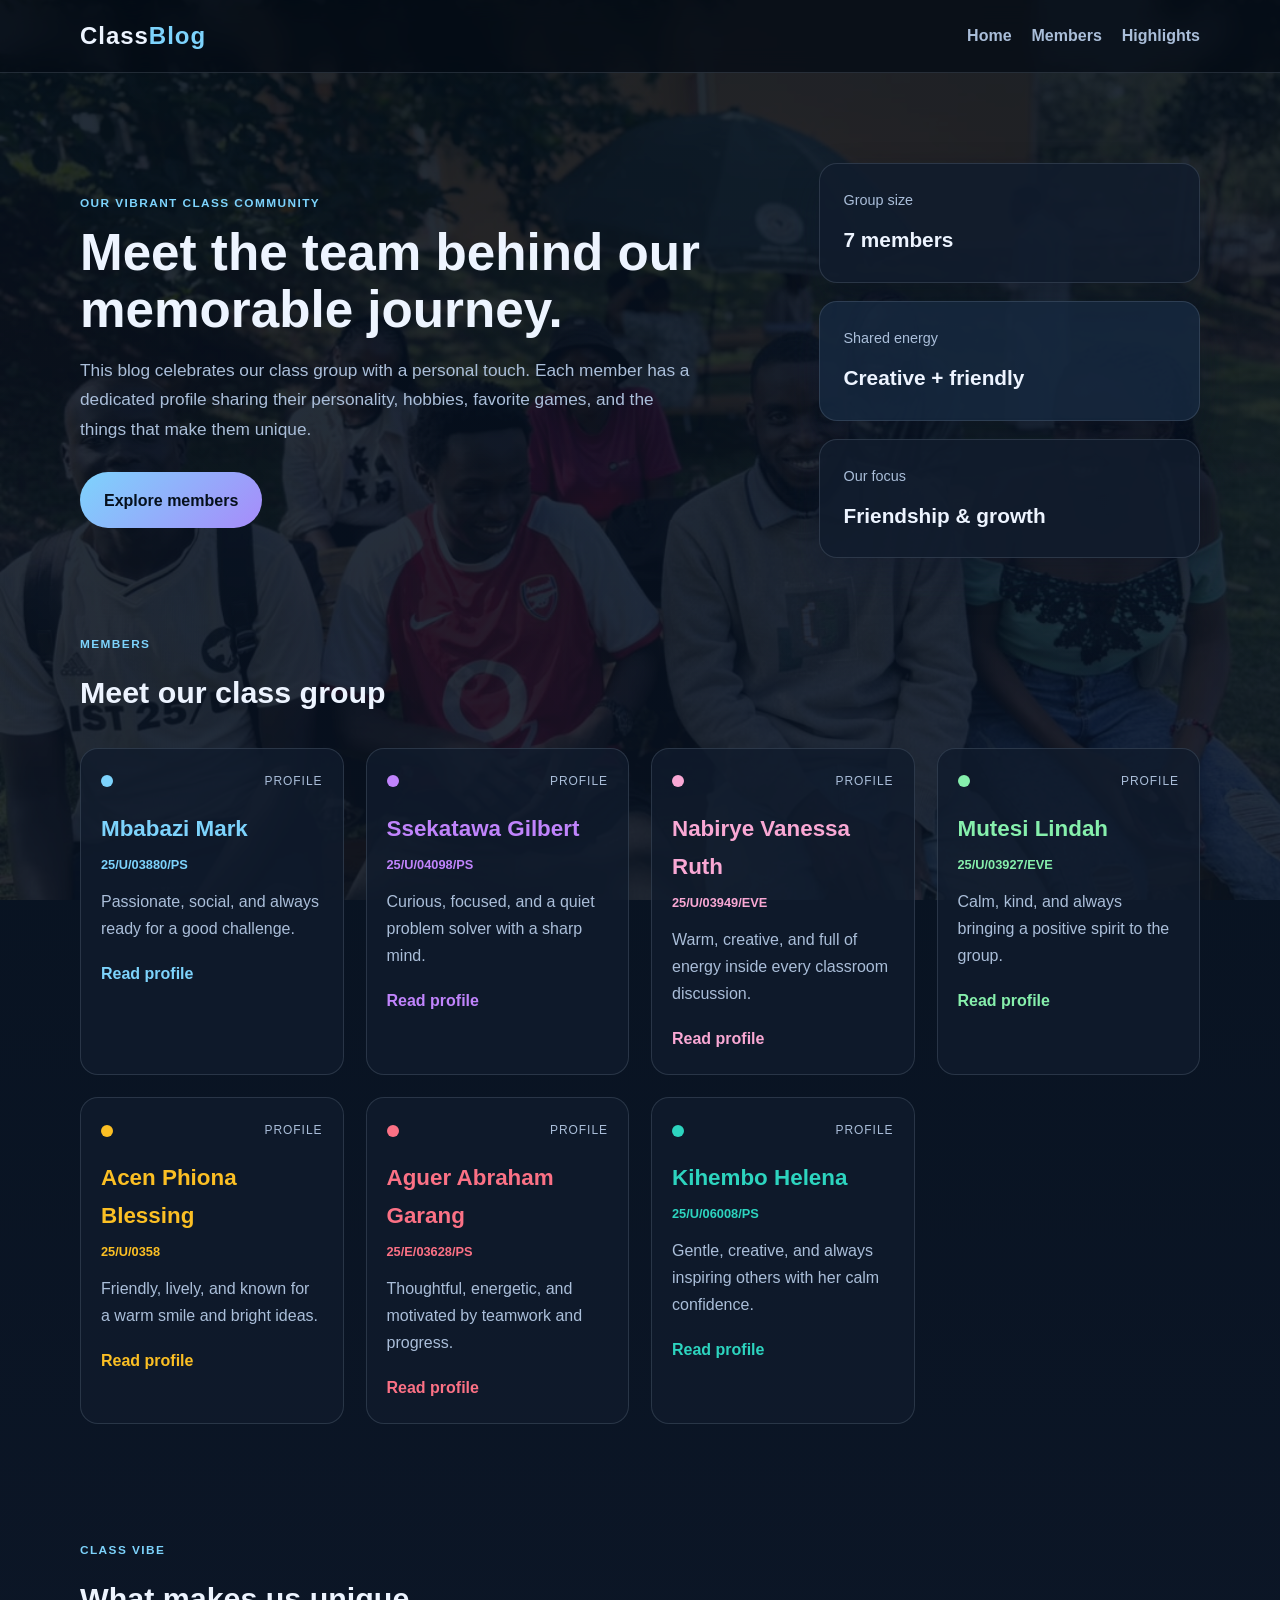
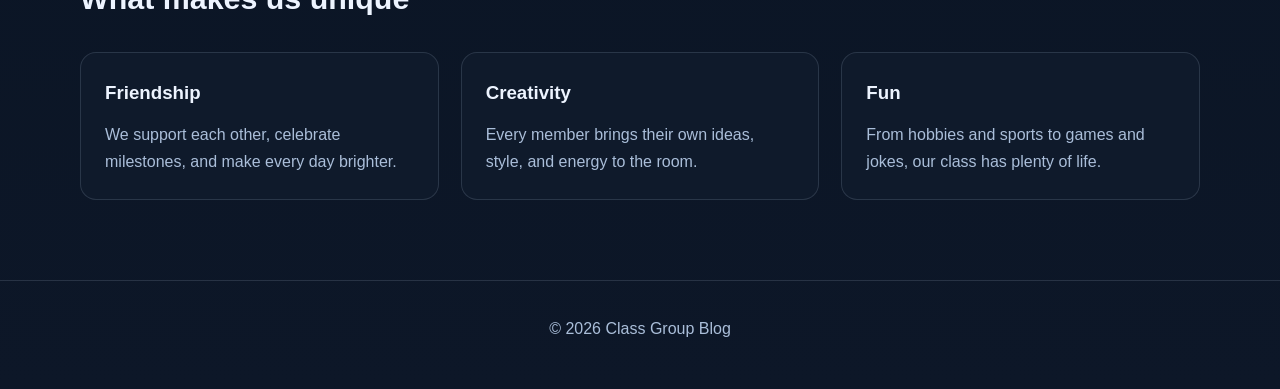
==== index.html @ 314621a3 "Update class group blog pages" ====
<!DOCTYPE html>
<html lang="en">
  <head>
    <meta charset="UTF-8" />
    <meta name="viewport" content="width=device-width, initial-scale=1.0" />
    <title>Class Group Blog</title>
    <link rel="stylesheet" href="styles.css" />
  </head>
  <body>
    <header class="topbar">
      <div class="container nav-wrap">
        <div class="brand">Class<span>Blog</span></div>
        <nav class="main-nav">
          <a href="#home">Home</a>
          <a href="#members">Members</a>
          <a href="#highlights">Highlights</a>
        </nav>
      </div>
    </header>

    <main id="home">
      <section class="hero">
        <div class="container hero-grid">
          <div class="hero-copy">
            <p class="eyebrow">Our vibrant class community</p>
            <h1>Meet the team behind our memorable journey.</h1>
            <p class="hero-text">
              This blog celebrates our class group with a personal touch. Each member has a
              dedicated profile sharing their personality, hobbies, favorite games, and the
              things that make them unique.
            </p>
            <div class="cta-row">
              <a class="primary-btn" href="#members">Explore members</a>
            </div>
          </div>

          <div class="hero-panel">
            <div class="stat-card">
              <span>Group size</span>
              <strong>7 members</strong>
            </div>
            <div class="stat-card alt">
              <span>Shared energy</span>
              <strong>Creative + friendly</strong>
            </div>
            <div class="stat-card">
              <span>Our focus</span>
              <strong>Friendship & growth</strong>
            </div>
          </div>
        </div>
      </section>

      <section id="members" class="members-section">
        <div class="container">
          <div class="section-heading">
            <p class="eyebrow">Members</p>
            <h2>Meet our class group</h2>
          </div>

          <div class="member-grid">
            <article class="member-card theme-mark">
              <div class="card-top">
                <span class="dot"></span>
                <span class="meta">Profile</span>
              </div>
              <h3>Mbabazi Mark</h3>
              <p class="registration-number">25/U/03880/PS</p>
              <p>Passionate, social, and always ready for a good challenge.</p>
              <a href="mbabazi-mark.html">Read profile</a>
            </article>

            <article class="member-card theme-gilbert">
              <div class="card-top">
                <span class="dot"></span>
                <span class="meta">Profile</span>
              </div>
              <h3>Ssekatawa Gilbert</h3>
              <p class="registration-number">25/U/04098/PS</p>
              <p>Curious, focused, and a quiet problem solver with a sharp mind.</p>
              <a href="sekatawa-gilbert.html">Read profile</a>
            </article>

            <article class="member-card theme-vanessa">
              <div class="card-top">
                <span class="dot"></span>
                <span class="meta">Profile</span>
              </div>
              <h3>Nabirye Vanessa Ruth</h3>
              <p class="registration-number">25/U/03949/EVE</p>
              <p>Warm, creative, and full of energy inside every classroom discussion.</p>
              <a href="nabirye-vanessa-ruth.html">Read profile</a>
            </article>

            <article class="member-card theme-linda">
              <div class="card-top">
                <span class="dot"></span>
                <span class="meta">Profile</span>
              </div>
              <h3>Mutesi Lindah</h3>
              <p class="registration-number">25/U/03927/EVE</p>
              <p>Calm, kind, and always bringing a positive spirit to the group.</p>
              <a href="mutesi-linda.html">Read profile</a>
            </article>

            <article class="member-card theme-blessing">
              <div class="card-top">
                <span class="dot"></span>
                <span class="meta">Profile</span>
              </div>
              <h3>Acen Phiona Blessing</h3>
              <p class="registration-number">25/U/0358</p>
              <p>Friendly, lively, and known for a warm smile and bright ideas.</p>
              <a href="acen-phiona-blessing.html">Read profile</a>
            </article>

            <article class="member-card theme-abraham">
              <div class="card-top">
                <span class="dot"></span>
                <span class="meta">Profile</span>
              </div>
              <h3>Aguer Abraham Garang</h3>
              <p class="registration-number">25/E/03628/PS</p>
              <p>Thoughtful, energetic, and motivated by teamwork and progress.</p>
              <a href="aguer-abraham-garang.html">Read profile</a>
            </article>

            <article class="member-card theme-helena">
              <div class="card-top">
                <span class="dot"></span>
                <span class="meta">Profile</span>
              </div>
              <h3>Kihembo Helena</h3>
              <p class="registration-number">25/U/06008/PS</p>
              <p>Gentle, creative, and always inspiring others with her calm confidence.</p>
              <a href="kihembo-helena.html">Read profile</a>
            </article>
          </div>
        </div>
      </section>

      <section id="highlights" class="highlights">
        <div class="container">
          <div class="section-heading">
            <p class="eyebrow">Class vibe</p>
            <h2>What makes us unique</h2>
          </div>

          <div class="feature-grid">
            <div class="feature-box">
              <h3>Friendship</h3>
              <p>We support each other, celebrate milestones, and make every day brighter.</p>
            </div>
            <div class="feature-box">
              <h3>Creativity</h3>
              <p>Every member brings their own ideas, style, and energy to the room.</p>
            </div>
            <div class="feature-box">
              <h3>Fun</h3>
              <p>From hobbies and sports to games and jokes, our class has plenty of life.</p>
            </div>
          </div>
        </div>
      </section>
    </main>

    <footer class="site-footer">
      <div class="container footer-wrap">
        <p>© 2026 Class Group Blog</p>
      </div>
    </footer>
  </body>
</html>
---- styles.css ----
:root {
  --bg: #081120;
  --panel: #111c2d;
  --panel-2: #16273d;
  --text: #edf4ff;
  --muted: #aabed9;
  --primary: #7dd3fc;
  --primary-2: #a78bfa;
  --shadow: rgba(15, 23, 42, 0.35);
  --border: rgba(148, 163, 184, 0.2);
}

* {
  box-sizing: border-box;
}

html {
  scroll-behavior: smooth;
}

body {
  margin: 0;
  font-family: Arial, Helvetica, sans-serif;
  background: linear-gradient(180deg, #05101d 0%, #0d1728 100%);
  color: var(--text);
  line-height: 1.7;
  position: relative;
}

body::before {
  content: "";
  position: fixed;
  inset: 0;
  background-image: url("home page.jpeg");
  background-repeat: no-repeat;
  background-position: center center;
  background-size: cover;
  opacity: 0.12;
  z-index: 0;
  pointer-events: none;
}

body > * {
  position: relative;
  z-index: 1;
}

img {
  max-width: 100%;
  display: block;
}

.container {
  width: min(1120px, calc(100% - 32px));
  margin: 0 auto;
}

.topbar {
  position: sticky;
  top: 0;
  z-index: 20;
  backdrop-filter: blur(12px);
  background: rgba(3, 10, 20, 0.72);
  border-bottom: 1px solid var(--border);
}

.nav-wrap {
  display: flex;
  justify-content: space-between;
  align-items: center;
  min-height: 72px;
}

.brand {
  font-size: 1.5rem;
  font-weight: 700;
  letter-spacing: 0.04em;
}

.brand span {
  color: var(--primary);
}

.main-nav {
  display: flex;
  gap: 20px;
}

.main-nav a {
  color: var(--muted);
  text-decoration: none;
  font-weight: 600;
}

.main-nav a:hover {
  color: var(--text);
}

.hero {
  padding: 90px 0 40px;
}

.hero-grid {
  display: grid;
  grid-template-columns: 1.3fr 0.7fr;
  gap: 30px;
  align-items: center;
}

.eyebrow {
  margin: 0 0 12px;
  color: var(--primary);
  text-transform: uppercase;
  letter-spacing: 0.12em;
  font-size: 0.74rem;
  font-weight: 700;
}

.hero-copy h1 {
  margin: 0;
  font-size: clamp(2.2rem, 4vw, 4rem);
  line-height: 1.1;
}

.hero-text {
  margin-top: 18px;
  max-width: 620px;
  color: var(--muted);
  font-size: 1.08rem;
}

.cta-row {
  margin-top: 28px;
}

.primary-btn {
  display: inline-block;
  background: linear-gradient(135deg, var(--primary), var(--primary-2));
  color: #05101d;
  text-decoration: none;
  padding: 0.9rem 1.5rem;
  border-radius: 999px;
  font-weight: 700;
}

.hero-panel {
  display: flex;
  flex-direction: column;
  gap: 18px;
}

.stat-card {
  background: rgba(17, 28, 45, 0.9);
  border: 1px solid var(--border);
  border-radius: 18px;
  padding: 24px;
  box-shadow: 0 18px 35px var(--shadow);
}

.stat-card.alt {
  background: rgba(22, 39, 61, 0.9);
}

.stat-card span {
  display: block;
  color: var(--muted);
  font-size: 0.9rem;
}

.stat-card strong {
  display: block;
  margin-top: 10px;
  font-size: 1.3rem;
}

.members-section, .highlights {
  padding: 36px 0 80px;
}

.section-heading h2 {
  margin: 0;
  font-size: clamp(1.9rem, 2vw, 2.8rem);
}

.member-grid {
  display: grid;
  grid-template-columns: repeat(auto-fit, minmax(220px, 1fr));
  gap: 22px;
  margin-top: 30px;
}

.member-card {
  background: rgba(17, 28, 45, 0.82);
  border: 1px solid var(--border);
  border-radius: 18px;
  padding: 22px 20px;
  transition: transform 0.2s ease, box-shadow 0.2s ease;
}

.member-card:hover {
  transform: translateY(-4px);
  box-shadow: 0 18px 25px var(--shadow);
}

.card-top {
  display: flex;
  align-items: center;
  justify-content: space-between;
  margin-bottom: 18px;
}

.dot {
  width: 12px;
  height: 12px;
  border-radius: 50%;
  background: currentColor;
  display: inline-block;
}

.meta {
  color: var(--muted);
  font-size: 0.75rem;
  text-transform: uppercase;
  letter-spacing: 0.08em;
}

.member-card h3 {
  margin: 0 0 10px;
  font-size: 1.4rem;
}

.member-card p {
  margin: 0 0 18px;
  color: var(--muted);
}

.member-card .registration-number {
  margin: -4px 0 12px;
  color: currentColor;
  font-size: 0.8rem;
  font-weight: 700;
  overflow-wrap: anywhere;
}

.member-card a {
  text-decoration: none;
  color: inherit;
  font-weight: 700;
}

.theme-mark { color: #7dd3fc; }
.theme-gilbert { color: #c084fc; }
.theme-vanessa { color: #f9a8d4; }
.theme-linda { color: #86efac; }
.theme-blessing { color: #fbbf24; }
.theme-abraham { color: #fb7185; }
.theme-helena { color: #2dd4bf; }

.feature-grid {
  display: grid;
  grid-template-columns: repeat(auto-fit, minmax(220px, 1fr));
  gap: 22px;
  margin-top: 28px;
}

.feature-box {
  padding: 24px;
  background: rgba(17, 28, 45, 0.8);
  border: 1px solid var(--border);
  border-radius: 16px;
}

.feature-box h3 {
  margin-top: 0;
  margin-bottom: 12px;
}

.feature-box p {
  margin: 0;
  color: var(--muted);
}

.site-footer {
  border-top: 1px solid var(--border);
  padding: 18px 0 30px;
  color: var(--muted);
}

.footer-wrap {
  display: flex;
  justify-content: center;
}

.profile-page {
  min-height: 100vh;
  padding: 60px 0 80px;
}

.profile-shell {
  max-width: 1000px;
  margin: 0 auto;
  background: rgba(17, 28, 45, 0.8);
  border: 1px solid var(--border);
  border-radius: 20px;
  overflow: hidden;
  box-shadow: 0 22px 50px var(--shadow);
}

.profile-banner {
  padding: 35px 32px;
  background: linear-gradient(135deg, rgba(125, 211, 252, 0.18), rgba(167, 139, 250, 0.18));
  border-bottom: 1px solid var(--border);
}

.profile-banner h1 {
  margin: 0;
  font-size: clamp(2rem, 3vw, 3rem);
}

.profile-content {
  display: grid;
  grid-template-columns: 280px 1fr;
  gap: 28px;
  padding: 30px;
}

.avatar-box {
  width: 100%;
  height: 280px;
  display: grid;
  place-items: center;
  border-radius: 20px;
  border: 1px solid var(--border);
  background: linear-gradient(135deg, rgba(15, 23, 42, 0.8), rgba(30, 41, 59, 0.7));
  font-size: 5rem;
}

.profile-details {
  display: grid;
  gap: 18px;
}

.detail-card {
  background: rgba(15, 23, 42, 0.7);
  border: 1px solid var(--border);
  border-radius: 14px;
  padding: 18px;
}

.detail-card h3 {
  margin: 0 0 10px;
  font-size: 1rem;
  text-transform: uppercase;
  letter-spacing: 0.08em;
  color: var(--muted);
}

.detail-card p, .detail-card ul {
  margin: 0;
  color: var(--text);
}

.detail-card ul {
  list-style: none;
  padding: 0;
  display: flex;
  flex-wrap: wrap;
  gap: 8px;
}

.detail-card li {
  background: rgba(148, 163, 184, 0.08);
  border: 1px solid var(--border);
  border-radius: 999px;
  padding: 0.35rem 0.75rem;
  color: var(--text);
}

.back-link {
  display: inline-block;
  margin-top: 18px;
  color: var(--primary);
  text-decoration: none;
  font-weight: 700;
}

.member-page {
  padding: 34px 20px 80px;
  min-height: 100vh;
  background: linear-gradient(180deg, var(--bg1), var(--bg2));
  color: var(--text-color);
}

.member-page .page-shell {
  max-width: 1180px;
  margin: 0 auto;
  border: 1px solid rgba(255,255,255,0.12);
  border-radius: 28px;
  background: rgba(9, 13, 22, 0.72);
  box-shadow: 0 30px 60px rgba(0,0,0,0.25);
  overflow: hidden;
}

.member-page .top-strip {
  display: flex;
  justify-content: space-between;
  align-items: center;
  padding: 20px 28px;
  background: rgba(255,255,255,0.02);
  border-bottom: 1px solid rgba(255,255,255,0.08);
}

.member-page .top-strip .brand-mark {
  font-weight: 700;
  letter-spacing: 0.08em;
  text-transform: uppercase;
  color: var(--accent);
}

.member-page .top-strip .nav-mini {
  display: flex;
  gap: 16px;
  flex-wrap: wrap;
}

.member-page .nav-mini a {
  text-decoration: none;
  color: var(--soft);
  font-size: 0.9rem;
}

.member-page .hero-layout {
  display: grid;
  grid-template-columns: 1.1fr 0.9fr;
  gap: 30px;
  padding: 42px 28px 26px;
}

.member-page .hero-copy {
  padding: 10px 4px;
}

.member-page .eyebrow-tag {
  display: inline-block;
  background: rgba(255,255,255,0.06);
  color: var(--accent);
  border: 1px solid rgba(255,255,255,0.08);
  border-radius: 999px;
  padding: 0.45rem 0.9rem;
  font-size: 0.7rem;
  letter-spacing: 0.08em;
  text-transform: uppercase;
  font-weight: 700;
}

.member-page h1 {
  margin: 16px 0 12px;
  font-size: clamp(2.3rem, 4vw, 4.2rem);
  line-height: 1.06;
  letter-spacing: -0.04em;
}

.member-page .lead {
  color: var(--soft);
  font-size: 1.03rem;
  max-width: 620px;
}

.member-page .registration-number {
  margin: 0 0 18px;
  color: var(--accent);
  font-size: 0.88rem;
  overflow-wrap: anywhere;
}

.member-page .registration-number strong {
  font-weight: 700;
}

.member-page .badge-row {
  display: flex;
  flex-wrap: wrap;
  gap: 10px;
  margin-top: 22px;
}

.member-page .badge {
  padding: 0.5rem 0.8rem;
  border-radius: 999px;
  background: rgba(255,255,255,0.05);
  border: 1px solid rgba(255,255,255,0.08);
  color: var(--soft);
  font-size: 0.8rem;
}

.member-page .profile-visual {
  display: grid;
  place-items: center;
}

.member-page .avatar-box-large {
  width: min(100%, 350px);
  height: 350px;
  border-radius: 24px;
  display: block;
  object-fit: cover;
  object-position: center;
  font-size: 6rem;
  font-weight: 700;
  background: linear-gradient(135deg, rgba(255,255,255,0.08), rgba(255,255,255,0.02));
  border: 1px solid rgba(255,255,255,0.10);
  box-shadow: inset 0 0 40px rgba(255,255,255,0.02);
  color: var(--accent);
}

.member-page.page-blessing .avatar-box-large {
  object-fit: contain;
  object-position: center top;
  background: rgba(12, 18, 28, 0.8);
}

.member-page .content-grid {
  display: grid;
  grid-template-columns: repeat(auto-fit, minmax(220px, 1fr));
  gap: 24px;
  padding: 12px 28px 30px;
}

.member-page .info-card {
  background: rgba(255,255,255,0.03);
  border-radius: 18px;
  border: 1px solid rgba(255,255,255,0.08);
  padding: 20px;
}

.member-page .info-card h3 {
  margin: 0 0 14px;
  color: var(--accent);
  text-transform: uppercase;
  letter-spacing: 0.08em;
  font-size: 0.8rem;
}

.member-page .info-card p,
.member-page .info-card li {
  color: var(--soft);
}

.member-page .info-card ul {
  list-style: none;
  margin: 0;
  padding: 0;
  display: flex;
  flex-wrap: wrap;
  gap: 8px;
}

.member-page .info-card li {
  background: rgba(255,255,255,0.04);
  border: 1px solid rgba(255,255,255,0.08);
  border-radius: 999px;
  padding: 0.5rem 0.7rem;
  font-size: 0.82rem;
}

.member-page .cta-row {
  padding: 0 28px 32px;
}

.member-page .back-link {
  display: inline-flex;
  align-items: center;
  justify-content: center;
  padding: 0.8rem 1.2rem;
  border-radius: 999px;
  text-decoration: none;
  background: var(--accent);
  color: #0b1120;
  font-weight: 700;
}

.page-mark {
  --bg1: #091827;
  --bg2: #0f172a;
  --text-color: #f3f8ff;
  --soft: #dbeafe;
  --accent: #7dd3fc;
  --page-shape: 28px;
  --hero-card: linear-gradient(135deg, rgba(125,211,252,0.18), rgba(59,130,246,0.08));
}

.page-gilbert {
  --bg1: #1e0f2e;
  --bg2: #120b1a;
  --text-color: #f6ebff;
  --soft: #f0dfff;
  --accent: #d7a8ff;
  --page-shape: 30px 18px 30px 18px;
  --hero-card: linear-gradient(135deg, rgba(216,168,255,0.32), rgba(168,85,247,0.12));
}

.page-vanessa {
  --bg1: #2b0e22;
  --bg2: #1d1b3a;
  --text-color: #fff1f9;
  --soft: #ffd8ea;
  --accent: #ff9ec9;
  --page-shape: 18px 36px 18px 36px;
  --hero-card: linear-gradient(135deg, rgba(255,158,201,0.42), rgba(236,72,153,0.12));
}

.page-linda {
  --bg1: #0a2219;
  --bg2: #10362e;
  --text-color: #ebfff4;
  --soft: #d8fbe7;
  --accent: #8ef5bc;
  --page-shape: 32px 8px 32px 8px;
  --hero-card: linear-gradient(135deg, rgba(142,245,188,0.35), rgba(16,185,129,0.09));
}

.page-blessing {
  --bg1: #221500;
  --bg2: #332200;
  --text-color: #fff9e5;
  --soft: #ffe7a1;
  --accent: #f7c948;
  --page-shape: 12px 40px 12px 40px;
  --hero-card: linear-gradient(135deg, rgba(247,201,72,0.35), rgba(245,158,11,0.12));
}

.page-abraham {
  --bg1: #2d0d18;
  --bg2: #4c1226;
  --text-color: #fff1f3;
  --soft: #ffd2db;
  --accent: #ff8aa4;
  --page-shape: 42px 14px 42px 14px;
  --hero-card: linear-gradient(135deg, rgba(255,138,164,0.43), rgba(244,63,94,0.1));
}

.page-helena {
  --bg1: #051f1d;
  --bg2: #0d312e;
  --text-color: #ecfffe;
  --soft: #d7fffb;
  --accent: #5ce7d2;
  --page-shape: 24px 24px 8px 8px;
  --hero-card: linear-gradient(135deg, rgba(92,231,210,0.35), rgba(45,212,191,0.12));
}

.page-mark .page-shell,
.page-gilbert .page-shell,
.page-vanessa .page-shell,
.page-linda .page-shell,
.page-blessing .page-shell,
.page-abraham .page-shell,
.page-helena .page-shell {
  border-radius: var(--page-shape);
}

.page-mark .top-strip,
.page-gilbert .top-strip,
.page-vanessa .top-strip,
.page-linda .top-strip,
.page-blessing .top-strip,
.page-abraham .top-strip,
.page-helena .top-strip {
  background: linear-gradient(90deg, rgba(255,255,255,0.05), rgba(255,255,255,0.02));
}

.page-mark .hero-layout,
.page-gilbert .hero-layout,
.page-vanessa .hero-layout,
.page-linda .hero-layout,
.page-blessing .hero-layout,
.page-abraham .hero-layout,
.page-helena .hero-layout {
  position: relative;
}

.page-mark .hero-layout::before,
.page-gilbert .hero-layout::before,
.page-vanessa .hero-layout::before,
.page-linda .hero-layout::before,
.page-blessing .hero-layout::before,
.page-abraham .hero-layout::before,
.page-helena .hero-layout::before {
  content: "";
  position: absolute;
  inset: 18px 18px 0 18px;
  background: var(--hero-card);
  border-radius: 22px;
  z-index: 0;
}

.page-mark .hero-copy,
.page-gilbert .hero-copy,
.page-vanessa .hero-copy,
.page-linda .hero-copy,
.page-blessing .hero-copy,
.page-abraham .hero-copy,
.page-helena .hero-copy,
.page-mark .profile-visual,
.page-gilbert .profile-visual,
.page-vanessa .profile-visual,
.page-linda .profile-visual,
.page-blessing .profile-visual,
.page-abraham .profile-visual,
.page-helena .profile-visual {
  position: relative;
  z-index: 1;
}

.page-mark .avatar-box-large,
.page-gilbert .avatar-box-large,
.page-vanessa .avatar-box-large,
.page-linda .avatar-box-large,
.page-blessing .avatar-box-large,
.page-abraham .avatar-box-large,
.page-helena .avatar-box-large {
  border-radius: 30% 70% 70% 30% / 40% 40% 60% 60%;
  backdrop-filter: blur(3px);
}

.page-mark .info-card,
.page-gilbert .info-card,
.page-vanessa .info-card,
.page-linda .info-card,
.page-blessing .info-card,
.page-abraham .info-card,
.page-helena .info-card {
  background: rgba(12, 16, 24, 0.26);
  border: 1px solid rgba(255,255,255,0.09);
  backdrop-filter: blur(2px);
}

.page-mark .badge,
.page-gilbert .badge,
.page-vanessa .badge,
.page-linda .badge,
.page-blessing .badge,
.page-abraham .badge,
.page-helena .badge {
  border-radius: 12px;
  font-weight: 600;
}

.page-gilbert .eyebrow-tag,
.page-vanessa .eyebrow-tag,
.page-linda .eyebrow-tag,
.page-blessing .eyebrow-tag,
.page-abraham .eyebrow-tag,
.page-helena .eyebrow-tag,
.page-mark .eyebrow-tag {
  border-radius: 14px;
}

.page-gilbert h1,
.page-vanessa h1,
.page-linda h1,
.page-blessing h1,
.page-abraham h1,
.page-helena h1,
.page-mark h1 {
  text-shadow: 0 10px 25px rgba(0,0,0,0.18);
}

.page-gilbert .member-page,
.page-vanessa .member-page,
.page-linda .member-page,
.page-blessing .member-page,
.page-abraham .member-page,
.page-helena .member-page {
  background-attachment: fixed;
}

@media (max-width: 760px) {
  .hero-grid, .profile-content, .member-page .hero-layout {
    grid-template-columns: 1fr;
  }

  .nav-wrap {
    flex-direction: column;
    justify-content: center;
    padding: 14px 0;
    gap: 10px;
  }

  .main-nav {
    gap: 14px;
    flex-wrap: wrap;
    justify-content: center;
  }

  .member-page .top-strip {
    flex-direction: column;
    align-items: flex-start;
    gap: 10px;
  }
}

.page-mark .page-shell {
  border-radius: 8px;
  border-top: 5px solid var(--accent);
}

.page-mark .hero-layout {
  grid-template-columns: 1.2fr 0.8fr;
  padding-top: 52px;
}

.page-mark .avatar-box-large {
  width: min(100%, 390px);
  height: 310px;
  border-radius: 8px;
  transform: rotate(2deg);
}

.page-mark .content-grid {
  grid-template-columns: repeat(4, minmax(0, 1fr));
}

.page-mark .info-card {
  border-radius: 4px;
  border-top: 3px solid var(--accent);
}

.page-gilbert .page-shell {
  max-width: 1040px;
  border-radius: 4px;
  font-family: "Courier New", monospace;
}

.page-gilbert .top-strip {
  border-bottom: 2px solid var(--accent);
}

.page-gilbert .hero-layout {
  grid-template-columns: 0.72fr 1.28fr;
  grid-template-areas: "visual copy";
}

.page-gilbert .hero-copy {
  grid-area: copy;
}

.page-gilbert .profile-visual {
  grid-area: visual;
}

.page-gilbert .avatar-box-large {
  width: min(100%, 280px);
  height: 340px;
  border-radius: 4px;
  filter: grayscale(0.25);
}

.page-gilbert .content-grid {
  grid-template-columns: repeat(2, minmax(0, 1fr));
  gap: 12px;
}

.page-gilbert .info-card {
  border-radius: 4px;
  background: rgba(0, 0, 0, 0.2);
}

.page-vanessa .page-shell {
  max-width: 1240px;
  border-radius: 2px;
  background: rgba(31, 16, 29, 0.9);
}

.page-vanessa .top-strip {
  padding: 26px 36px;
}

.page-vanessa .hero-layout {
  grid-template-columns: 0.9fr 1.1fr;
  align-items: end;
  padding: 54px 36px 40px;
}

.page-vanessa h1 {
  max-width: 580px;
  font-family: Georgia, "Times New Roman", serif;
  font-weight: 400;
  font-size: clamp(2.8rem, 5vw, 5rem);
}

.page-vanessa .avatar-box-large {
  width: 100%;
  max-width: 500px;
  height: 460px;
  border-radius: 2px 90px 2px 2px;
}

.page-vanessa .content-grid {
  grid-template-columns: repeat(2, minmax(0, 1fr));
  padding: 12px 36px 36px;
}

.page-vanessa .info-card {
  border-radius: 2px;
  border-left: 3px solid var(--accent);
}

.page-linda .page-shell {
  max-width: 940px;
  border-radius: 36px 36px 8px 8px;
  background: rgba(7, 29, 23, 0.92);
}

.page-linda .top-strip {
  padding: 24px 36px;
}

.page-linda .hero-layout {
  grid-template-columns: 0.72fr 1.28fr;
  align-items: center;
  padding: 56px 44px 38px;
}

.page-linda .avatar-box-large {
  width: min(100%, 250px);
  height: 250px;
  border-radius: 50%;
}

.page-linda .content-grid {
  grid-template-columns: repeat(2, minmax(0, 1fr));
  gap: 0 28px;
  padding: 12px 44px 36px;
}

.page-linda .info-card {
  padding: 20px 4px;
  border: 0;
  border-top: 1px solid rgba(142, 245, 188, 0.28);
  border-radius: 0;
  background: transparent;
}

.page-linda .info-card li {
  border-radius: 6px;
}

.page-blessing .page-shell {
  max-width: 1080px;
  border-radius: 50px 8px 50px 8px;
  background: rgba(39, 27, 8, 0.92);
}

.page-blessing .hero-layout {
  grid-template-columns: 1fr 0.9fr;
  align-items: center;
  padding: 50px 44px 32px;
}

.page-blessing .hero-copy {
  padding: 28px;
  border: 1px solid rgba(247, 201, 72, 0.3);
  background: rgba(247, 201, 72, 0.07);
}

.page-blessing .avatar-box-large {
  width: min(100%, 330px);
  height: 370px;
  border-radius: 48% 48% 12px 12px;
}

.page-blessing .content-grid {
  grid-template-columns: repeat(3, minmax(0, 1fr));
}

.page-blessing .info-card:last-child {
  grid-column: 1 / -1;
}

.page-blessing .info-card {
  border-radius: 12px;
  background: rgba(247, 201, 72, 0.07);
}

.page-abraham .page-shell {
  max-width: 1260px;
  border-radius: 0;
  border: 0;
  border-left: 8px solid var(--accent);
  background: rgba(39, 12, 24, 0.94);
}

.page-abraham .top-strip {
  padding-left: 36px;
  padding-right: 36px;
}

.page-abraham .hero-layout {
  grid-template-columns: 1fr 0.8fr;
  padding: 58px 44px 40px;
}

.page-abraham h1 {
  max-width: 600px;
  text-transform: uppercase;
  font-weight: 900;
}

.page-abraham .avatar-box-large {
  width: min(100%, 390px);
  height: 310px;
  border-radius: 0;
  transform: skewY(-3deg);
}

.page-abraham .content-grid {
  grid-template-columns: repeat(3, minmax(0, 1fr));
}

.page-abraham .info-card {
  border-radius: 0;
  border-bottom: 3px solid var(--accent);
  background: rgba(255, 255, 255, 0.045);
}

.page-abraham .info-card:last-child {
  grid-column: 1 / -1;
}

.page-helena .page-shell {
  max-width: 1080px;
  border: 0;
  border-radius: 0 0 80px 0;
  background: rgba(7, 32, 30, 0.9);
  box-shadow: none;
}

.page-helena .top-strip {
  border-bottom: 1px solid rgba(92, 231, 210, 0.35);
}

.page-helena .hero-layout {
  grid-template-columns: 1.15fr 0.85fr;
  padding: 60px 48px 46px;
}

.page-helena h1 {
  font-family: Georgia, "Times New Roman", serif;
  font-weight: 400;
}

.page-helena .avatar-box-large {
  width: min(100%, 310px);
  height: 370px;
  border-radius: 48% 48% 4px 4px;
}

.page-helena .content-grid {
  grid-template-columns: repeat(2, minmax(0, 1fr));
  gap: 0 36px;
  padding: 12px 48px 40px;
}

.page-helena .info-card {
  padding: 24px 0;
  border: 0;
  border-top: 1px solid rgba(92, 231, 210, 0.3);
  border-radius: 0;
  background: transparent;
}

@media (max-width: 760px) {
  .page-mark .content-grid,
  .page-gilbert .content-grid,
  .page-vanessa .content-grid,
  .page-linda .content-grid,
  .page-blessing .content-grid,
  .page-abraham .content-grid,
  .page-helena .content-grid {
    grid-template-columns: 1fr;
  }

  .page-gilbert .hero-layout {
    grid-template-columns: 1fr;
    grid-template-areas: "copy" "visual";
  }

  .page-mark .hero-layout,
  .page-vanessa .hero-layout,
  .page-linda .hero-layout,
  .page-blessing .hero-layout,
  .page-abraham .hero-layout,
  .page-helena .hero-layout {
    grid-template-columns: 1fr;
  }

  .page-linda .hero-layout,
  .page-blessing .hero-layout,
  .page-abraham .hero-layout,
  .page-helena .hero-layout {
    padding-left: 22px;
    padding-right: 22px;
  }

  .page-vanessa .hero-layout {
    padding-left: 22px;
    padding-right: 22px;
  }

  .page-vanessa .avatar-box-large {
    height: min(92vw, 460px);
  }

  .page-blessing .info-card:last-child,
  .page-abraham .info-card:last-child {
    grid-column: auto;
  }
}

.member-page .hero-layout::before {
  display: none;
}

.page-mark {
  --bg1: #f0eee7;
  --bg2: #d9e3e5;
  --text-color: #132d3a;
  --soft: #425968;
  --accent: #e44f24;
  font-family: "Trebuchet MS", sans-serif;
  background-image: linear-gradient(135deg, #f8f6ef 0%, #d7e1e2 100%);
}

.page-mark .page-shell {
  max-width: 1320px;
  border: 0;
  border-top: 12px solid #e44f24;
  border-radius: 0;
  background: #fffefa;
  box-shadow: 0 24px 70px rgba(19, 45, 58, 0.16);
}

.page-mark .top-strip {
  padding: 18px 38px;
  background: #132d3a;
  border: 0;
}

.page-mark .top-strip .brand-mark,
.page-mark .nav-mini a {
  color: #fffefa;
}

.page-mark .hero-layout {
  min-height: 440px;
  grid-template-columns: 1fr 0.82fr;
  padding: 56px 54px 40px;
}

.page-mark .hero-copy {
  align-self: center;
}

.page-mark .eyebrow-tag {
  background: #e44f24;
  color: white;
  border: 0;
  border-radius: 0;
}

.page-mark h1 {
  max-width: 620px;
  color: #132d3a;
  font-size: clamp(3rem, 6vw, 6rem);
  line-height: 0.95;
  text-transform: uppercase;
}

.page-mark .lead,
.page-mark .registration-number {
  color: #425968;
}

.page-mark .avatar-box-large {
  width: 100%;
  max-width: 440px;
  height: 330px;
  border: 8px solid #132d3a;
  border-radius: 0;
  object-position: center;
  box-shadow: 16px 16px 0 #e44f24;
  transform: none;
}

.page-mark .content-grid {
  padding: 24px 54px 42px;
}

.page-mark .info-card {
  border: 0;
  border-top: 4px solid #e44f24;
  border-radius: 0;
  background: #f0eee7;
}

.page-mark .info-card h3,
.page-mark .info-card p,
.page-mark .info-card li {
  color: #132d3a;
}

.page-mark .info-card li {
  border-color: #cbd4d2;
  background: #fffefa;
  border-radius: 2px;
}

.page-mark .back-link {
  background: #132d3a;
  color: #fffefa;
}

.page-gilbert {
  --bg1: #101914;
  --bg2: #050906;
  --text-color: #d7f7a5;
  --soft: #bbd39b;
  --accent: #b6f35b;
  font-family: "Courier New", monospace;
  background-image: repeating-linear-gradient(0deg, #08100b 0, #08100b 2px, #0d1710 2px, #0d1710 4px);
}

.page-gilbert .page-shell {
  max-width: 1080px;
  margin-top: 26px;
  border: 1px solid #6b913b;
  border-radius: 0;
  background: #0c140e;
  box-shadow: 0 0 42px rgba(182, 243, 91, 0.12);
}

.page-gilbert .top-strip {
  padding: 16px 26px;
  background: #b6f35b;
  border: 0;
}

.page-gilbert .top-strip .brand-mark,
.page-gilbert .nav-mini a {
  color: #10200b;
}

.page-gilbert .top-strip .brand-mark::before {
  content: "> ";
}

.page-gilbert .hero-layout {
  grid-template-columns: 0.72fr 1.28fr;
  grid-template-areas: "visual copy";
  gap: 34px;
  padding: 42px 38px 28px;
}

.page-gilbert .hero-copy {
  border-left: 2px solid #b6f35b;
  padding: 14px 0 14px 26px;
}

.page-gilbert .eyebrow-tag {
  border: 0;
  border-radius: 0;
  background: #1c2b1d;
  color: #b6f35b;
}

.page-gilbert h1 {
  color: #d7f7a5;
  font-size: clamp(2.2rem, 4vw, 4rem);
  text-shadow: none;
}

.page-gilbert .registration-number {
  color: #b6f35b;
}

.page-gilbert .avatar-box-large {
  border: 2px solid #b6f35b;
  border-radius: 0;
  filter: grayscale(1) contrast(1.1);
  box-shadow: 8px 8px 0 #26351d;
}

.page-gilbert .content-grid {
  padding: 14px 38px 34px;
}

.page-gilbert .info-card {
  border: 1px dashed #6b913b;
  border-radius: 0;
  background: #101a12;
}

.page-gilbert .info-card h3,
.page-gilbert .info-card li {
  color: #b6f35b;
}

.page-gilbert .info-card li {
  border: 1px solid #334b25;
  border-radius: 0;
  background: #111d13;
}

.page-gilbert .back-link {
  border-radius: 0;
  background: #b6f35b;
}

.page-vanessa {
  --bg1: #f5e9df;
  --bg2: #ead8d0;
  --text-color: #38252d;
  --soft: #67515b;
  --accent: #bd4f71;
  font-family: Georgia, "Times New Roman", serif;
  background-image: linear-gradient(150deg, #f7eee7, #dfc8c0);
}

.page-vanessa .page-shell {
  max-width: 1280px;
  border: 0;
  border-radius: 0;
  background: #fffaf5;
  box-shadow: 0 25px 70px rgba(78, 42, 57, 0.16);
}

.page-vanessa .top-strip {
  min-height: 92px;
  padding: 24px 54px;
  border: 0;
  border-bottom: 1px solid #dbc9c1;
  background: #fffaf5;
}

.page-vanessa .top-strip .brand-mark,
.page-vanessa .nav-mini a {
  color: #38252d;
}

.page-vanessa .hero-layout {
  grid-template-columns: 0.84fr 1.16fr;
  gap: 48px;
  padding: 58px 54px 48px;
}

.page-vanessa .hero-copy {
  align-self: center;
}

.page-vanessa .eyebrow-tag {
  padding-left: 0;
  border: 0;
  border-radius: 0;
  background: transparent;
  color: #bd4f71;
}

.page-vanessa h1 {
  color: #38252d;
  font-size: clamp(3rem, 5vw, 5.2rem);
  line-height: 0.98;
  text-shadow: none;
}

.page-vanessa .lead,
.page-vanessa .registration-number,
.page-vanessa .info-card p,
.page-vanessa .info-card li {
  color: #67515b;
}

.page-vanessa .badge {
  border-color: #e5c7ce;
  border-radius: 0;
  background: #f6e8e8;
  color: #754356;
}

.page-vanessa .avatar-box-large {
  max-width: 560px;
  height: 480px;
  border: 0;
  border-radius: 48% 48% 3px 3px;
  box-shadow: 20px 20px 0 #ead5d3;
}

.page-vanessa .content-grid {
  gap: 0 44px;
  padding: 20px 54px 44px;
}

.page-vanessa .info-card {
  padding: 24px 0;
  border: 0;
  border-top: 1px solid #dbc9c1;
  border-radius: 0;
  background: transparent;
}

.page-vanessa .info-card h3 {
  color: #bd4f71;
}

.page-vanessa .info-card li {
  border: 0;
  border-bottom: 1px solid #eadbd5;
  border-radius: 0;
  background: transparent;
}

.page-vanessa .back-link {
  border-radius: 0;
  background: #38252d;
  color: #fffaf5;
}

.page-linda {
  --bg1: #e9eee7;
  --bg2: #dce5dc;
  --text-color: #283b31;
  --soft: #53685b;
  --accent: #52775d;
  font-family: "Palatino Linotype", "Book Antiqua", serif;
  background-image: linear-gradient(180deg, #eef2ea, #dce5dc);
}

.page-linda .page-shell {
  max-width: 980px;
  margin: 30px auto;
  border: 1px solid #c5d2c4;
  border-radius: 22px 22px 6px 6px;
  background: #f8faf5;
  box-shadow: 0 18px 55px rgba(40, 59, 49, 0.11);
}

.page-linda .top-strip {
  padding: 24px 42px;
  border-color: #d7e0d4;
  background: #f8faf5;
}

.page-linda .top-strip .brand-mark,
.page-linda .nav-mini a {
  color: #365341;
}

.page-linda .hero-layout {
  grid-template-columns: 0.72fr 1.28fr;
  padding: 52px 54px 38px;
}

.page-linda .hero-copy {
  grid-column: 2;
  grid-row: 1;
}

.page-linda .profile-visual {
  grid-column: 1;
  grid-row: 1;
}

.page-linda .eyebrow-tag {
  border-color: #d7e0d4;
  border-radius: 3px;
  background: #e9eee7;
  color: #52775d;
}

.page-linda h1 {
  color: #283b31;
  font-size: clamp(2.6rem, 4vw, 4.1rem);
  font-weight: 400;
  text-shadow: none;
}

.page-linda .lead,
.page-linda .registration-number,
.page-linda .info-card p,
.page-linda .info-card li {
  color: #53685b;
}

.page-linda .avatar-box-large {
  width: min(100%, 240px);
  height: 240px;
  border: 7px solid #fff;
  border-radius: 50%;
  box-shadow: 0 0 0 1px #b8cbb8, 0 12px 28px rgba(40, 59, 49, 0.14);
}

.page-linda .content-grid {
  padding: 12px 54px 42px;
}

.page-linda .info-card {
  padding: 22px 18px;
  border: 1px solid #dce5dc;
  border-radius: 4px;
  background: #fff;
}

.page-linda .info-card h3 {
  color: #52775d;
}

.page-linda .info-card li {
  border-color: #dce5dc;
  border-radius: 3px;
  background: #f1f5ee;
}

.page-linda .back-link {
  border-radius: 3px;
  background: #52775d;
  color: white;
}

.page-blessing {
  --bg1: #fcce45;
  --bg2: #f48337;
  --text-color: #351b16;
  --soft: #5b3324;
  --accent: #e34128;
  font-family: "Trebuchet MS", sans-serif;
  background-image: repeating-linear-gradient(135deg, #ffc943 0, #ffc943 22px, #f7b33d 22px, #f7b33d 44px);
}

.page-blessing .page-shell {
  max-width: 1160px;
  border: 6px solid #351b16;
  border-radius: 0;
  background: #fff2ca;
  box-shadow: 12px 12px 0 #e34128;
}

.page-blessing .top-strip {
  padding: 20px 34px;
  border: 0;
  background: #e34128;
}

.page-blessing .top-strip .brand-mark,
.page-blessing .nav-mini a {
  color: #fff2ca;
}

.page-blessing .hero-layout {
  grid-template-columns: 1fr 0.85fr;
  padding: 40px 42px 30px;
}

.page-blessing .hero-copy {
  align-self: center;
  padding: 10px 24px 10px 0;
  border: 0;
  background: transparent;
}

.page-blessing .eyebrow-tag {
  border: 0;
  border-radius: 0;
  background: #351b16;
  color: #fcce45;
}

.page-blessing h1 {
  color: #351b16;
  font-size: clamp(3rem, 5.7vw, 5.8rem);
  line-height: 0.92;
  text-transform: uppercase;
  text-shadow: 4px 4px 0 #fcce45;
}

.page-blessing .lead,
.page-blessing .registration-number,
.page-blessing .info-card p,
.page-blessing .info-card li {
  color: #5b3324;
}

.page-blessing .avatar-box-large {
  width: min(100%, 340px);
  height: 370px;
  border: 5px solid #351b16;
  border-radius: 0;
  box-shadow: 10px 10px 0 #fcce45;
}

.page-blessing .badge {
  border: 2px solid #351b16;
  border-radius: 0;
  background: #fcce45;
  color: #351b16;
  font-weight: 700;
}

.page-blessing .content-grid {
  padding: 12px 42px 38px;
}

.page-blessing .info-card {
  border: 2px solid #351b16;
  border-radius: 0;
  background: #fff9e8;
}

.page-blessing .info-card h3 {
  color: #e34128;
}

.page-blessing .info-card li {
  border: 0;
  border-radius: 0;
  background: #ffe4a0;
}

.page-blessing .back-link {
  border: 2px solid #351b16;
  border-radius: 0;
  background: #351b16;
  color: #fcce45;
}

.page-abraham {
  --bg1: #e8edf2;
  --bg2: #cbd6e0;
  --text-color: #14283b;
  --soft: #40596e;
  --accent: #d53b36;
  font-family: "Arial Narrow", "Trebuchet MS", sans-serif;
  background-image: linear-gradient(120deg, #f0f3f5 0 48%, #d8e1e8 48% 100%);
}

.page-abraham .page-shell {
  max-width: 1320px;
  border: 0;
  border-left: 14px solid #d53b36;
  border-radius: 0;
  background: #fff;
  box-shadow: 0 24px 55px rgba(20, 40, 59, 0.18);
}

.page-abraham .top-strip {
  padding: 18px 38px;
  border: 0;
  background: #14283b;
}

.page-abraham .top-strip .brand-mark,
.page-abraham .nav-mini a {
  color: white;
}

.page-abraham .hero-layout {
  grid-template-columns: 1.05fr 0.95fr;
  gap: 22px;
  padding: 54px 52px 38px;
}

.page-abraham .hero-copy {
  align-self: center;
  padding: 26px;
  border-left: 5px solid #d53b36;
  background: #f0f3f5;
}

.page-abraham .eyebrow-tag {
  border: 0;
  border-radius: 0;
  background: #14283b;
  color: white;
}

.page-abraham h1 {
  color: #14283b;
  font-size: clamp(2.8rem, 5vw, 5.2rem);
  line-height: 0.96;
  text-shadow: none;
}

.page-abraham .lead,
.page-abraham .registration-number,
.page-abraham .info-card p,
.page-abraham .info-card li {
  color: #40596e;
}

.page-abraham .avatar-box-large {
  width: 100%;
  max-width: 440px;
  height: 340px;
  border: 8px solid #14283b;
  border-radius: 0;
  box-shadow: 14px 14px 0 #d53b36;
  transform: none;
}

.page-abraham .content-grid {
  padding: 12px 52px 42px;
}

.page-abraham .info-card {
  border: 0;
  border-radius: 0;
  border-bottom: 4px solid #d53b36;
  background: #eef2f5;
}

.page-abraham .info-card h3 {
  color: #14283b;
}

.page-abraham .info-card li {
  border: 0;
  border-radius: 0;
  background: #dce5eb;
}

.page-abraham .back-link {
  border-radius: 0;
  background: #14283b;
  color: white;
}

.page-helena {
  --bg1: #e8e2d5;
  --bg2: #d1d9cf;
  --text-color: #253b35;
  --soft: #586d62;
  --accent: #456f62;
  font-family: "Palatino Linotype", "Book Antiqua", serif;
  background-image: radial-gradient(ellipse at 50% 0, #f7f4ed 0, #e1e5d9 70%);
}

.page-helena .page-shell {
  max-width: 1060px;
  margin: 28px auto;
  padding: 14px;
  border: 1px solid #9cad9d;
  border-radius: 0;
  background: #f8f6ef;
  box-shadow: 0 18px 55px rgba(37, 59, 53, 0.12);
}

.page-helena .top-strip {
  padding: 20px 28px;
  border: 0;
  border-bottom: 1px solid #c8d1c5;
  background: transparent;
}

.page-helena .top-strip .brand-mark,
.page-helena .nav-mini a {
  color: #456f62;
}

.page-helena .hero-layout {
  grid-template-columns: 1.15fr 0.85fr;
  gap: 32px;
  padding: 48px 34px 36px;
  background: #edf0e7;
}

.page-helena .hero-copy {
  align-self: center;
  padding: 10px 8px;
}

.page-helena .eyebrow-tag {
  border: 0;
  border-bottom: 1px solid #9cad9d;
  border-radius: 0;
  background: transparent;
  color: #456f62;
}

.page-helena h1 {
  color: #253b35;
  font-size: clamp(2.7rem, 4.5vw, 4.5rem);
  text-shadow: none;
}

.page-helena .lead,
.page-helena .registration-number,
.page-helena .info-card p,
.page-helena .info-card li {
  color: #586d62;
}

.page-helena .avatar-box-large {
  width: min(100%, 330px);
  height: 390px;
  border: 1px solid #456f62;
  border-radius: 48% 48% 2px 2px;
  outline: 1px solid #456f62;
  outline-offset: 7px;
  box-shadow: none;
}

.page-helena .content-grid {
  gap: 0 34px;
  padding: 18px 34px 32px;
}

.page-helena .info-card {
  border: 0;
  border-bottom: 1px solid #c8d1c5;
  border-radius: 0;
  background: transparent;
}

.page-helena .info-card h3 {
  color: #456f62;
}

.page-helena .info-card li {
  border: 0;
  border-radius: 0;
  background: #edf0e7;
}

.page-helena .back-link {
  border: 1px solid #456f62;
  border-radius: 0;
  background: transparent;
  color: #456f62;
}

@media (max-width: 760px) {
  .page-mark .top-strip,
  .page-vanessa .top-strip,
  .page-abraham .top-strip,
  .page-helena .top-strip {
    padding-left: 22px;
    padding-right: 22px;
  }

  .page-mark .hero-layout,
  .page-mark .content-grid,
  .page-gilbert .hero-layout,
  .page-gilbert .content-grid,
  .page-vanessa .hero-layout,
  .page-vanessa .content-grid,
  .page-linda .hero-layout,
  .page-linda .content-grid,
  .page-blessing .hero-layout,
  .page-blessing .content-grid,
  .page-abraham .hero-layout,
  .page-abraham .content-grid,
  .page-helena .hero-layout,
  .page-helena .content-grid {
    grid-template-columns: 1fr;
  }

  .page-gilbert .hero-layout {
    grid-template-areas: "copy" "visual";
  }

  .page-mark .hero-layout,
  .page-mark .content-grid,
  .page-vanessa .hero-layout,
  .page-vanessa .content-grid,
  .page-linda .hero-layout,
  .page-linda .content-grid,
  .page-blessing .hero-layout,
  .page-blessing .content-grid,
  .page-abraham .hero-layout,
  .page-abraham .content-grid,
  .page-helena .hero-layout,
  .page-helena .content-grid {
    padding-left: 22px;
    padding-right: 22px;
  }

  .page-linda .hero-copy,
  .page-linda .profile-visual {
    grid-column: auto;
    grid-row: auto;
  }

  .page-mark .avatar-box-large,
  .page-vanessa .avatar-box-large,
  .page-blessing .avatar-box-large,
  .page-abraham .avatar-box-large,
  .page-helena .avatar-box-large {
    height: min(88vw, 390px);
  }

  .page-mark .info-card:last-child,
  .page-blessing .info-card:last-child,
  .page-abraham .info-card:last-child {
    grid-column: auto;
  }

  .page-helena .page-shell,
  .page-linda .page-shell {
    margin: 10px auto;
  }
}

.page-abraham {
  --bg1: #10251e;
  --bg2: #1c3529;
  --text-color: #f3edda;
  --soft: #d3ddc9;
  --accent: #c5a15b;
  font-family: "Palatino Linotype", "Book Antiqua", serif;
  background-image: linear-gradient(145deg, #10251e, #273e30);
}

.page-abraham .page-shell {
  max-width: 1100px;
  margin: 30px auto;
  border: 1px solid rgba(197, 161, 91, 0.48);
  border-radius: 18px 3px 18px 3px;
  background: #10251e;
  box-shadow: 0 28px 70px rgba(0, 0, 0, 0.28);
}

.page-abraham .top-strip {
  padding: 22px 38px;
  border-bottom: 1px solid rgba(197, 161, 91, 0.32);
  background: #10251e;
}

.page-abraham .top-strip .brand-mark,
.page-abraham .nav-mini a {
  color: #e6d5aa;
}

.page-abraham .hero-layout {
  grid-template-columns: 0.78fr 1.22fr;
  grid-template-areas: "visual copy";
  gap: 48px;
  padding: 56px 52px 44px;
}

.page-abraham .profile-visual {
  grid-area: visual;
}

.page-abraham .hero-copy {
  grid-area: copy;
  align-self: center;
  padding: 0;
  border: 0;
  background: transparent;
}

.page-abraham .eyebrow-tag {
  padding: 0;
  border: 0;
  border-radius: 0;
  background: transparent;
  color: #c5a15b;
}

.page-abraham h1 {
  max-width: 560px;
  color: #f3edda;
  font-size: clamp(2.8rem, 5vw, 4.7rem);
  font-weight: 400;
  line-height: 1.03;
  text-transform: none;
}

.page-abraham .lead,
.page-abraham .registration-number {
  color: #d3ddc9;
}

.page-abraham .registration-number {
  padding-bottom: 14px;
  border-bottom: 1px solid rgba(197, 161, 91, 0.32);
}

.page-abraham .avatar-box-large {
  width: min(100%, 300px);
  height: 390px;
  border: 1px solid #c5a15b;
  border-radius: 48% 48% 3px 3px;
  outline: 1px solid rgba(197, 161, 91, 0.65);
  outline-offset: 7px;
  box-shadow: none;
}

.page-abraham .badge {
  border: 1px solid rgba(197, 161, 91, 0.48);
  border-radius: 2px 12px 2px 12px;
  background: rgba(197, 161, 91, 0.08);
  color: #e6d5aa;
}

.page-abraham .content-grid {
  grid-template-columns: repeat(2, minmax(0, 1fr));
  gap: 16px;
  padding: 10px 52px 40px;
}

.page-abraham .info-card,
.page-abraham .info-card:last-child {
  grid-column: auto;
  padding: 22px;
  border: 1px solid rgba(197, 161, 91, 0.26);
  border-radius: 2px 14px 2px 14px;
  background: #193329;
}

.page-abraham .info-card h3 {
  color: #c5a15b;
}

.page-abraham .info-card p,
.page-abraham .info-card li {
  color: #d3ddc9;
}

.page-abraham .info-card li {
  border: 0;
  border-radius: 0;
  background: transparent;
  padding-left: 0;
}

.page-abraham .back-link {
  border-radius: 2px 12px 2px 12px;
  background: #c5a15b;
  color: #10251e;
}

@media (max-width: 760px) {
  .page-abraham .page-shell {
    margin: 10px auto;
  }

  .page-abraham .hero-layout {
    grid-template-columns: 1fr;
    grid-template-areas: "visual" "copy";
    gap: 30px;
    padding: 38px 28px 30px;
  }

  .page-abraham .content-grid {
    grid-template-columns: 1fr;
    padding: 10px 22px 32px;
  }

  .page-abraham .avatar-box-large {
    height: min(88vw, 390px);
  }
}
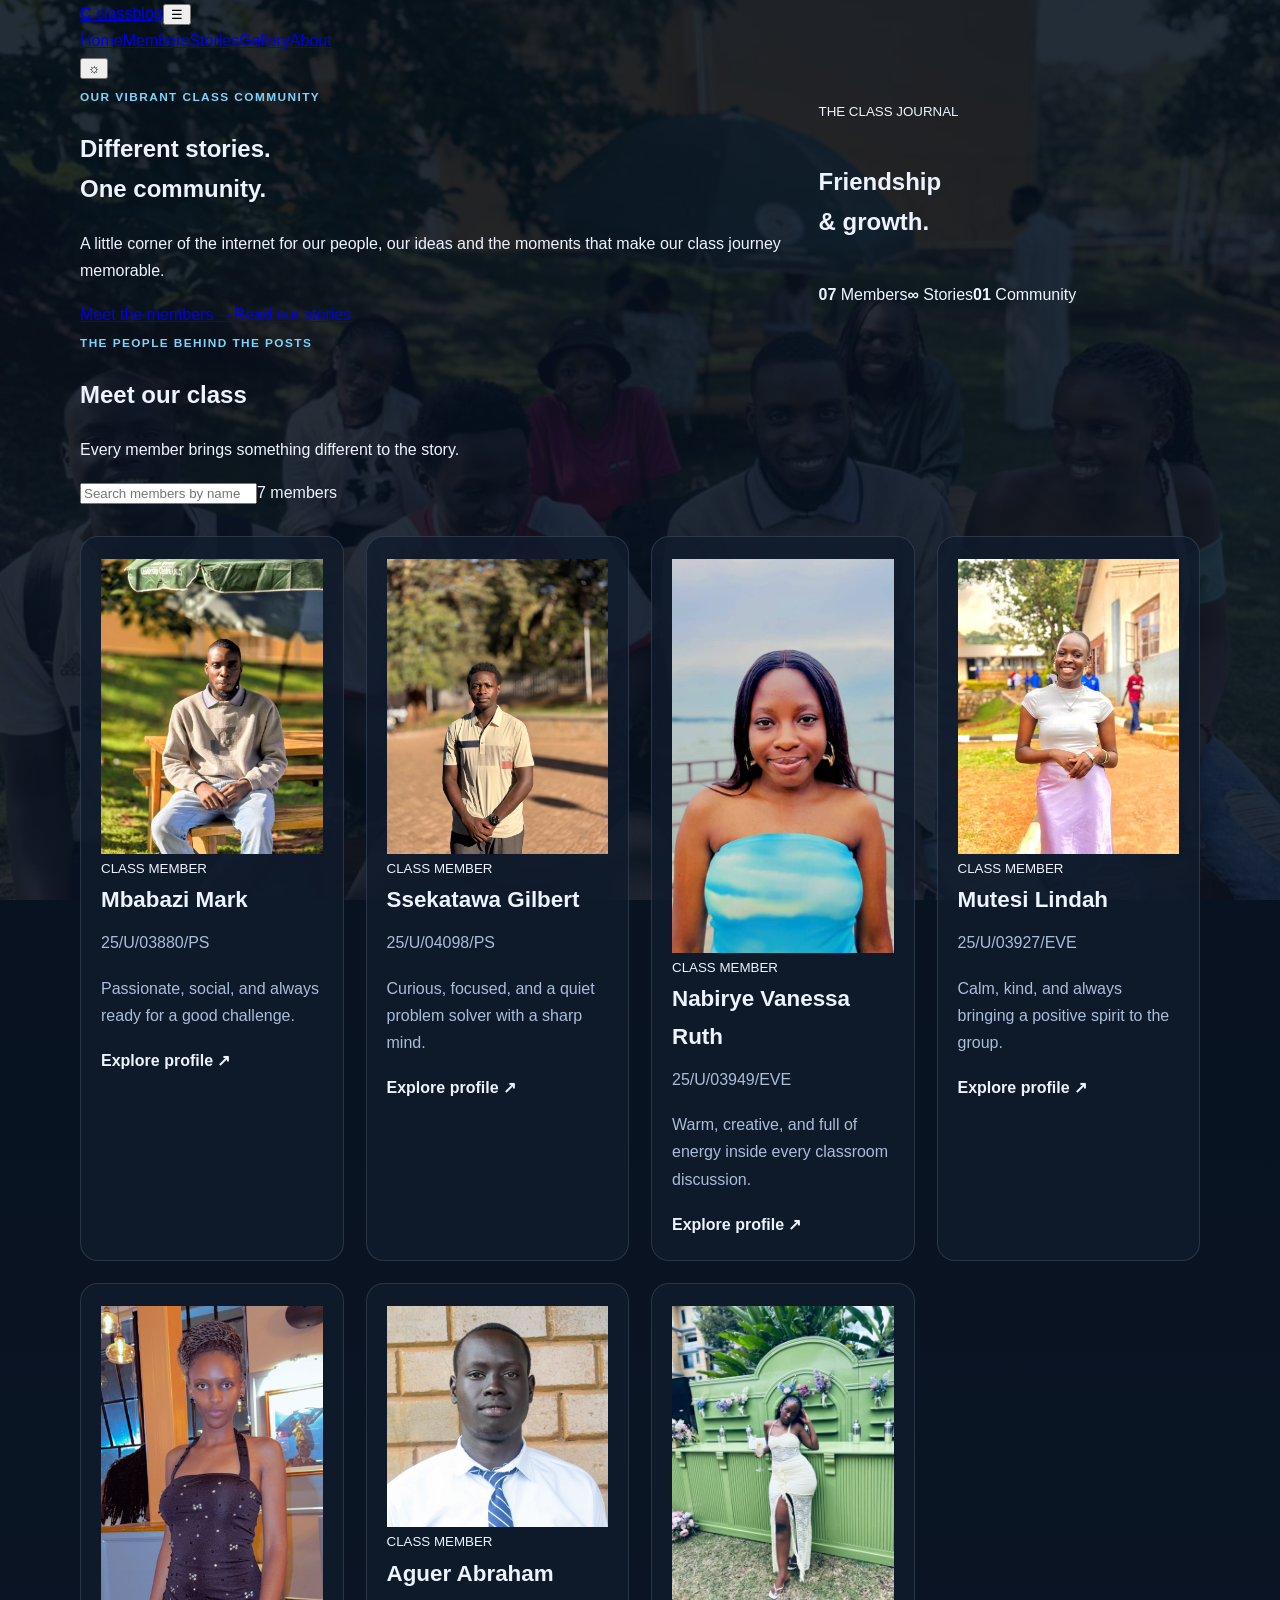
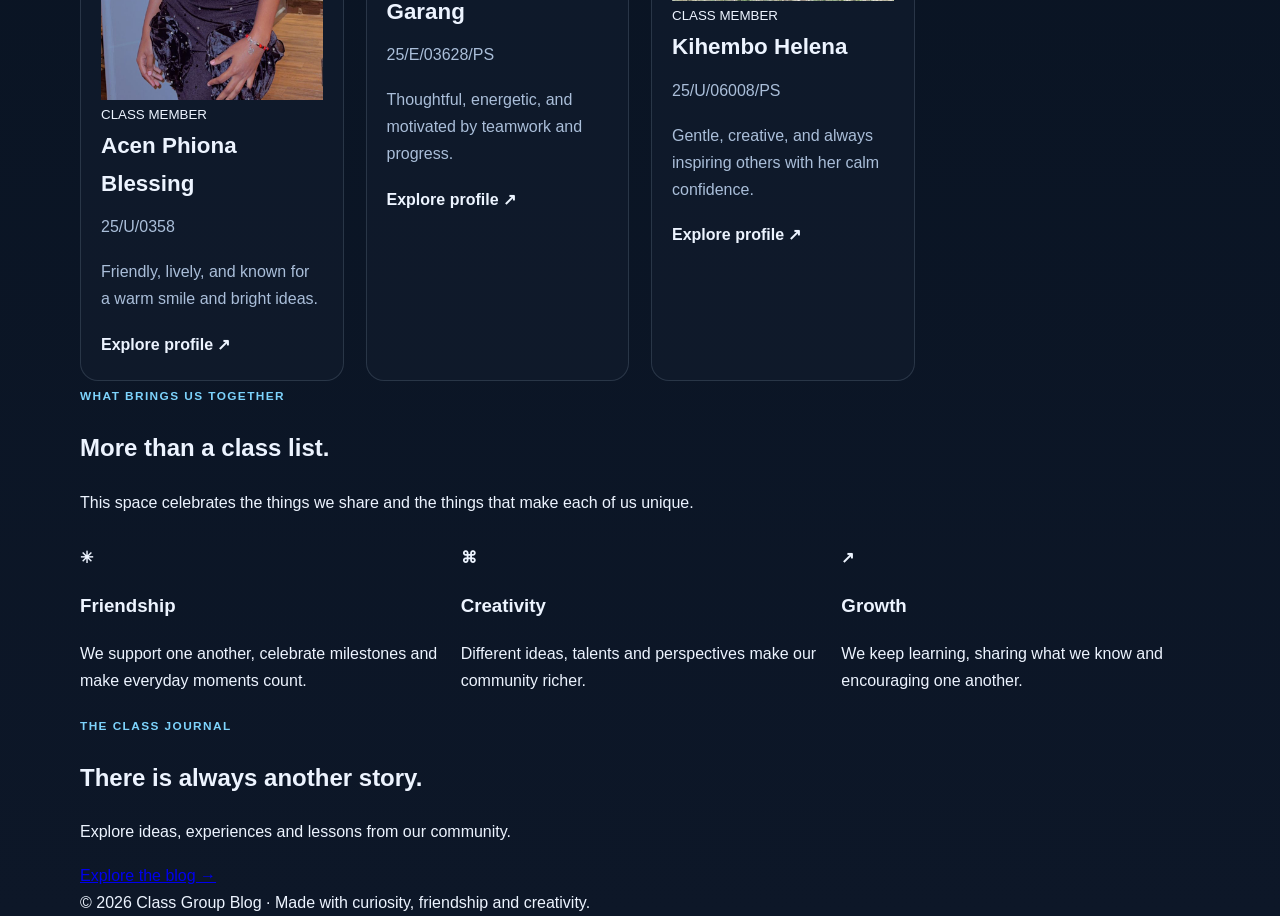
==== commit 785abc2b: "Refresh homepage with responsive community design and member search" ====
--- a/index.html
+++ b/index.html
@@ -1,173 +1 @@
-<!DOCTYPE html>
-<html lang="en">
-  <head>
-    <meta charset="UTF-8" />
-    <meta name="viewport" content="width=device-width, initial-scale=1.0" />
-    <title>Class Group Blog</title>
-    <link rel="stylesheet" href="styles.css" />
-  </head>
-  <body>
-    <header class="topbar">
-      <div class="container nav-wrap">
-        <div class="brand">Class<span>Blog</span></div>
-        <nav class="main-nav">
-          <a href="#home">Home</a>
-          <a href="#members">Members</a>
-          <a href="#highlights">Highlights</a>
-        </nav>
-      </div>
-    </header>
-
-    <main id="home">
-      <section class="hero">
-        <div class="container hero-grid">
-          <div class="hero-copy">
-            <p class="eyebrow">Our vibrant class community</p>
-            <h1>Meet the team behind our memorable journey.</h1>
-            <p class="hero-text">
-              This blog celebrates our class group with a personal touch. Each member has a
-              dedicated profile sharing their personality, hobbies, favorite games, and the
-              things that make them unique.
-            </p>
-            <div class="cta-row">
-              <a class="primary-btn" href="#members">Explore members</a>
-            </div>
-          </div>
-
-          <div class="hero-panel">
-            <div class="stat-card">
-              <span>Group size</span>
-              <strong>7 members</strong>
-            </div>
-            <div class="stat-card alt">
-              <span>Shared energy</span>
-              <strong>Creative + friendly</strong>
-            </div>
-            <div class="stat-card">
-              <span>Our focus</span>
-              <strong>Friendship & growth</strong>
-            </div>
-          </div>
-        </div>
-      </section>
-
-      <section id="members" class="members-section">
-        <div class="container">
-          <div class="section-heading">
-            <p class="eyebrow">Members</p>
-            <h2>Meet our class group</h2>
-          </div>
-
-          <div class="member-grid">
-            <article class="member-card theme-mark">
-              <div class="card-top">
-                <span class="dot"></span>
-                <span class="meta">Profile</span>
-              </div>
-              <h3>Mbabazi Mark</h3>
-              <p class="registration-number">25/U/03880/PS</p>
-              <p>Passionate, social, and always ready for a good challenge.</p>
-              <a href="mbabazi-mark.html">Read profile</a>
-            </article>
-
-            <article class="member-card theme-gilbert">
-              <div class="card-top">
-                <span class="dot"></span>
-                <span class="meta">Profile</span>
-              </div>
-              <h3>Ssekatawa Gilbert</h3>
-              <p class="registration-number">25/U/04098/PS</p>
-              <p>Curious, focused, and a quiet problem solver with a sharp mind.</p>
-              <a href="sekatawa-gilbert.html">Read profile</a>
-            </article>
-
-            <article class="member-card theme-vanessa">
-              <div class="card-top">
-                <span class="dot"></span>
-                <span class="meta">Profile</span>
-              </div>
-              <h3>Nabirye Vanessa Ruth</h3>
-              <p class="registration-number">25/U/03949/EVE</p>
-              <p>Warm, creative, and full of energy inside every classroom discussion.</p>
-              <a href="nabirye-vanessa-ruth.html">Read profile</a>
-            </article>
-
-            <article class="member-card theme-linda">
-              <div class="card-top">
-                <span class="dot"></span>
-                <span class="meta">Profile</span>
-              </div>
-              <h3>Mutesi Lindah</h3>
-              <p class="registration-number">25/U/03927/EVE</p>
-              <p>Calm, kind, and always bringing a positive spirit to the group.</p>
-              <a href="mutesi-linda.html">Read profile</a>
-            </article>
-
-            <article class="member-card theme-blessing">
-              <div class="card-top">
-                <span class="dot"></span>
-                <span class="meta">Profile</span>
-              </div>
-              <h3>Acen Phiona Blessing</h3>
-              <p class="registration-number">25/U/0358</p>
-              <p>Friendly, lively, and known for a warm smile and bright ideas.</p>
-              <a href="acen-phiona-blessing.html">Read profile</a>
-            </article>
-
-            <article class="member-card theme-abraham">
-              <div class="card-top">
-                <span class="dot"></span>
-                <span class="meta">Profile</span>
-              </div>
-              <h3>Aguer Abraham Garang</h3>
-              <p class="registration-number">25/E/03628/PS</p>
-              <p>Thoughtful, energetic, and motivated by teamwork and progress.</p>
-              <a href="aguer-abraham-garang.html">Read profile</a>
-            </article>
-
-            <article class="member-card theme-helena">
-              <div class="card-top">
-                <span class="dot"></span>
-                <span class="meta">Profile</span>
-              </div>
-              <h3>Kihembo Helena</h3>
-              <p class="registration-number">25/U/06008/PS</p>
-              <p>Gentle, creative, and always inspiring others with her calm confidence.</p>
-              <a href="kihembo-helena.html">Read profile</a>
-            </article>
-          </div>
-        </div>
-      </section>
-
-      <section id="highlights" class="highlights">
-        <div class="container">
-          <div class="section-heading">
-            <p class="eyebrow">Class vibe</p>
-            <h2>What makes us unique</h2>
-          </div>
-
-          <div class="feature-grid">
-            <div class="feature-box">
-              <h3>Friendship</h3>
-              <p>We support each other, celebrate milestones, and make every day brighter.</p>
-            </div>
-            <div class="feature-box">
-              <h3>Creativity</h3>
-              <p>Every member brings their own ideas, style, and energy to the room.</p>
-            </div>
-            <div class="feature-box">
-              <h3>Fun</h3>
-              <p>From hobbies and sports to games and jokes, our class has plenty of life.</p>
-            </div>
-          </div>
-        </div>
-      </section>
-    </main>
-
-    <footer class="site-footer">
-      <div class="container footer-wrap">
-        <p>© 2026 Class Group Blog</p>
-      </div>
-    </footer>
-  </body>
-</html>
+<!doctype html><html lang="en"><head><meta charset="utf-8"><meta name="viewport" content="width=device-width,initial-scale=1"><meta name="description" content="Meet our class community, explore member profiles and read student stories."><meta name="theme-color" content="#071321"><title>ClassBlog — Our community, our stories</title><link rel="stylesheet" href="styles.css"><script src="site.js" defer></script></head><body><header class="new-header"><div class="container header-inner"><a class="new-brand" href="index.html"><b>C</b> class<span>blog</span></a><button class="menu-toggle" aria-label="Toggle navigation" aria-expanded="false">☰</button><nav class="new-nav"><a href="index.html">Home</a><a href="#members">Members</a><a href="blog.html">Stories</a><a href="gallery.html">Gallery</a><a href="#about">About</a></nav><button class="theme-toggle" aria-label="Switch theme">☼</button></div></header><main><section class="new-hero"><div class="container hero-grid"><div><small class="eyebrow">OUR VIBRANT CLASS COMMUNITY</small><h1>Different stories.<br><span>One community.</span></h1><p>A little corner of the internet for our people, our ideas and the moments that make our class journey memorable.</p><a class="primary-button" href="#members">Meet the members →</a><a class="secondary-button" href="blog.html">Read our stories</a></div><aside class="hero-panel"><small>THE CLASS JOURNAL</small><h2>Friendship<br>&amp; growth.</h2><div class="stat-row"><span><b>07</b> Members</span><span><b>∞</b> Stories</span><span><b>01</b> Community</span></div></aside></div></section><section class="container section" id="members"><div class="section-title"><small class="eyebrow">THE PEOPLE BEHIND THE POSTS</small><h2>Meet our class</h2><p>Every member brings something different to the story.</p></div><div class="search-row"><input id="member-search" type="search" placeholder="Search members by name or interest..." aria-label="Search members"><span id="member-count">7 members</span></div><div class="member-grid" id="member-grid"><article class="member-card" data-search="mbabazi mark passionate, social, and always ready for a good challenge."><img src="Mbabazi%20mark/profile%20photo.jpeg" alt="Mbabazi Mark" loading="lazy"><div><small>CLASS MEMBER</small><h3>Mbabazi Mark</h3><p class="reg">25/U/03880/PS</p><p>Passionate, social, and always ready for a good challenge.</p><a href="mbabazi-mark.html">Explore profile ↗</a></div></article><article class="member-card" data-search="ssekatawa gilbert curious, focused, and a quiet problem solver with a sharp mind."><img src="Gilbert/gilbert.jpeg" alt="Ssekatawa Gilbert" loading="lazy"><div><small>CLASS MEMBER</small><h3>Ssekatawa Gilbert</h3><p class="reg">25/U/04098/PS</p><p>Curious, focused, and a quiet problem solver with a sharp mind.</p><a href="sekatawa-gilbert.html">Explore profile ↗</a></div></article><article class="member-card" data-search="nabirye vanessa ruth warm, creative, and full of energy inside every classroom discussion."><img src="Vanessa/vanessa.jpeg" alt="Nabirye Vanessa Ruth" loading="lazy"><div><small>CLASS MEMBER</small><h3>Nabirye Vanessa Ruth</h3><p class="reg">25/U/03949/EVE</p><p>Warm, creative, and full of energy inside every classroom discussion.</p><a href="nabirye-vanessa-ruth.html">Explore profile ↗</a></div></article><article class="member-card" data-search="mutesi lindah calm, kind, and always bringing a positive spirit to the group."><img src="Linda/linda.jpeg" alt="Mutesi Lindah" loading="lazy"><div><small>CLASS MEMBER</small><h3>Mutesi Lindah</h3><p class="reg">25/U/03927/EVE</p><p>Calm, kind, and always bringing a positive spirit to the group.</p><a href="mutesi-linda.html">Explore profile ↗</a></div></article><article class="member-card" data-search="acen phiona blessing friendly, lively, and known for a warm smile and bright ideas."><img src="Blessing/blessing.jpeg" alt="Acen Phiona Blessing" loading="lazy"><div><small>CLASS MEMBER</small><h3>Acen Phiona Blessing</h3><p class="reg">25/U/0358</p><p>Friendly, lively, and known for a warm smile and bright ideas.</p><a href="acen-phiona-blessing.html">Explore profile ↗</a></div></article><article class="member-card" data-search="aguer abraham garang thoughtful, energetic, and motivated by teamwork and progress."><img src="Abraham/abraham.jpg" alt="Aguer Abraham Garang" loading="lazy"><div><small>CLASS MEMBER</small><h3>Aguer Abraham Garang</h3><p class="reg">25/E/03628/PS</p><p>Thoughtful, energetic, and motivated by teamwork and progress.</p><a href="aguer-abraham-garang.html">Explore profile ↗</a></div></article><article class="member-card" data-search="kihembo helena gentle, creative, and always inspiring others with her calm confidence."><img src="Helena/helena.jpeg" alt="Kihembo Helena" loading="lazy"><div><small>CLASS MEMBER</small><h3>Kihembo Helena</h3><p class="reg">25/U/06008/PS</p><p>Gentle, creative, and always inspiring others with her calm confidence.</p><a href="kihembo-helena.html">Explore profile ↗</a></div></article></div><p id="no-members" hidden>No members match your search.</p></section><section class="container section" id="about"><div class="section-title"><small class="eyebrow">WHAT BRINGS US TOGETHER</small><h2>More than a class list.</h2><p>This space celebrates the things we share and the things that make each of us unique.</p></div><div class="feature-grid"><article><b>✳</b><h3>Friendship</h3><p>We support one another, celebrate milestones and make everyday moments count.</p></article><article><b>⌘</b><h3>Creativity</h3><p>Different ideas, talents and perspectives make our community richer.</p></article><article><b>↗</b><h3>Growth</h3><p>We keep learning, sharing what we know and encouraging one another.</p></article></div></section><section class="stories-banner"><div class="container"><div><small class="eyebrow">THE CLASS JOURNAL</small><h2>There is always another story.</h2><p>Explore ideas, experiences and lessons from our community.</p></div><a class="primary-button" href="blog.html">Explore the blog →</a></div></section></main><footer class="new-footer"><div class="container">© 2026 Class Group Blog · Made with curiosity, friendship and creativity.</div></footer></body></html>
